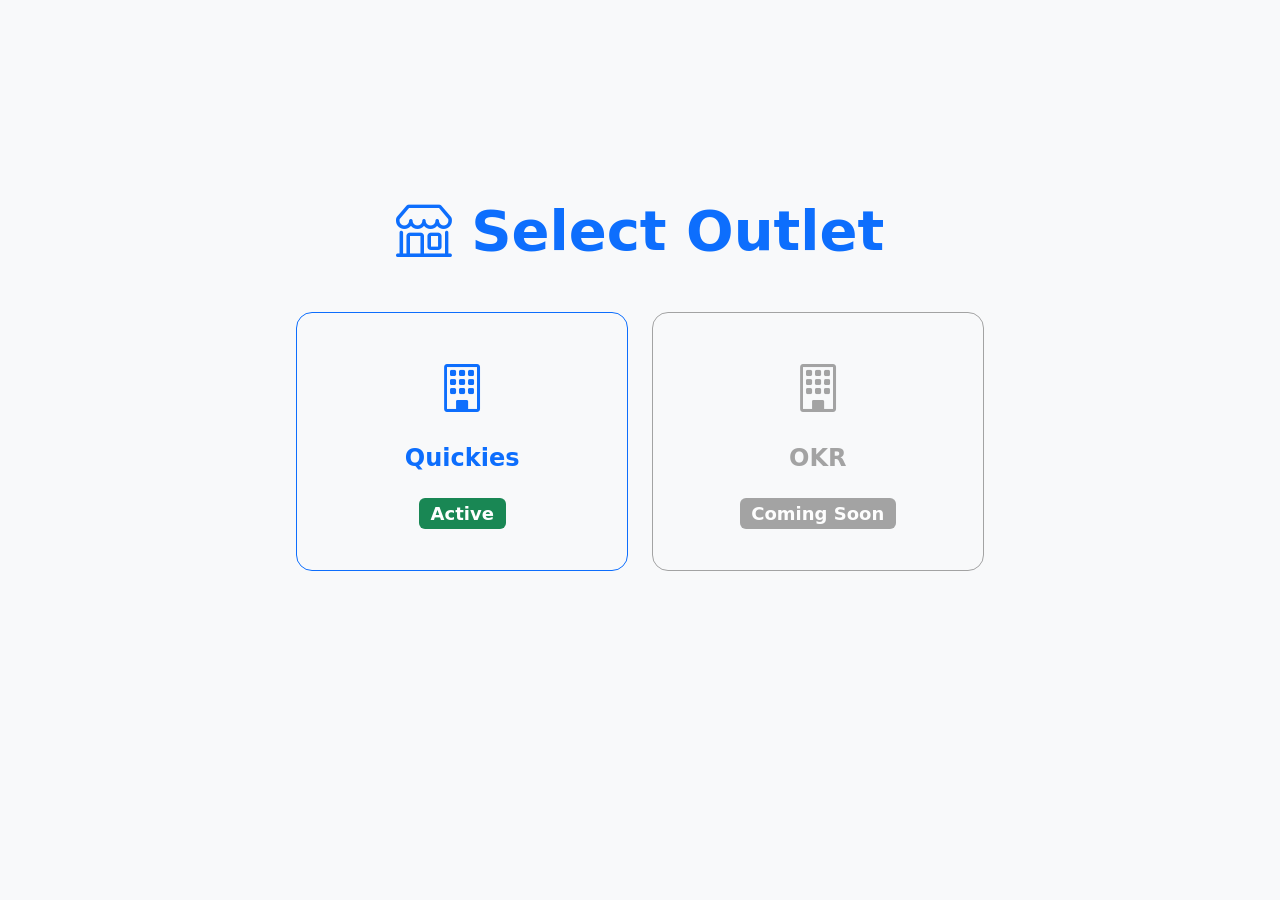
==== index.html @ 1569356a "SEO and icons" ====
<!DOCTYPE html>
<html lang="en">

<head>
    <meta charset="UTF-8">
    <meta name="viewport" content="width=device-width, initial-scale=1.0">

    <!-- SEO Meta Tags -->
    <title>QUICKIES POS</title>
    <meta name="description" content="QUICKIES POS - Efficient Point of Sale system for seamless café management.">
    <meta name="keywords" content="POS, Quickies, Café POS, Point of Sale, Restaurant Management">
    <meta name="author" content="QUICKIES">

    <!-- Open Graph / Social Meta Tags -->
    <meta property="og:type" content="website">
    <meta property="og:title" content="QUICKIES POS">
    <meta property="og:description"
        content="QUICKIES POS - Efficient Point of Sale system. Contact: +91-9106804063 | Email: pallavsnehil@gmail.com">
    <meta property="og:image" content="logo.jpeg">
    <meta property="og:site_name" content="QUICKIES POS">
    <meta property="og:phone_number" content="+91-9106804063">
    <meta property="og:email" content="pallavsnehil@gmail.com">

    <!-- Twitter Card Meta Tags -->
    <meta name="twitter:card" content="summary_large_image">
    <meta name="twitter:title" content="QUICKIES POS">
    <meta name="twitter:description" content="QUICKIES POS - Efficient Point of Sale system. Contact: +91-9106804063">
    <meta name="twitter:image" content="logo.jpeg">

    <!-- Favicon & Icons -->
    <link rel="apple-touch-icon" sizes="180x180" href="favicon_io/apple-touch-icon.png">
    <link rel="icon" type="image/png" sizes="32x32" href="favicon_io/favicon-32x32.png">
    <link rel="icon" type="image/png" sizes="16x16" href="favicon_io/favicon-16x16.png">
    <link rel="manifest" href="favicon_io/site.webmanifest">
    <link rel="shortcut icon" href="favicon_io/favicon.ico">

    <!-- Schema.org / Local Business / GMB tags -->
    <script type="application/ld+json">
    {
      "@context": "https://schema.org",
      "@type": "LocalBusiness",
      "name": "QUICKIES POS",
      "image": "logo.jpeg",
      "telephone": "+91-9106804063",
      "email": "pallavsnehil@gmail.com",
      "url": "https://quickies.pos"
    }
    </script>

    <!-- Bootstrap CSS -->
    <link href="https://cdn.jsdelivr.net/npm/bootstrap@5.3.2/dist/css/bootstrap.min.css" rel="stylesheet">
    <link rel="stylesheet" href="https://cdn.jsdelivr.net/npm/bootstrap-icons@1.11.1/font/bootstrap-icons.css">
    <link href="css/style.css" rel="stylesheet">
</head>

<body class="bg-light">
    <!-- Navbar -->
    <nav class="navbar navbar-expand-lg navbar-dark bg-primary d-none" id="main-nav">
        <div class="container-fluid">
            <span class="navbar-brand mb-0 h1" id="nav-brand"><i class="bi bi-shop"></i> QUICKIES POS</span>
            <div class="d-flex align-items-center text-white flex-wrap justify-content-end gap-2 mt-2 mt-lg-0">
                <span id="nav-outlet-name" class="badge bg-light text-primary fs-6"></span>
                <span id="nav-clock" class="d-none d-sm-inline"></span>
                <button class="btn btn-sm btn-danger" id="btn-reset-data"><i class="bi bi-trash"></i> Reset
                    Default</button>
                <button class="btn btn-sm btn-outline-light" id="btn-change-outlet">Change Outlet</button>
            </div>
        </div>
    </nav>

    <!-- App Container -->
    <div id="app-container" class="container-fluid mt-4">
        <!-- Dynamic content will be injected here -->
    </div>

    <!-- Bootstrap JS Bundle with Popper -->
    <script src="https://cdn.jsdelivr.net/npm/bootstrap@5.3.2/dist/js/bootstrap.bundle.min.js"></script>
    <!-- App Scripts -->
    <script src="js/models/PosModel.js"></script>
    <script src="js/views/PosView.js"></script>
    <script src="js/controllers/PosController.js"></script>
    <script src="js/app.js"></script>
</body>

</html>
---- css/style.css ----
/* Custom POS Styles */
body {
    background-color: #f4f6f9;
}

.btn-large {
    padding: 40px 20px;
    font-size: 1.5rem;
    border-radius: 16px;
    font-weight: bold;
    display: flex;
    flex-direction: column;
    align-items: center;
    gap: 15px;
}

.btn-large i {
    font-size: 3rem;
}

.menu-item-card {
    cursor: pointer;
    transition: all 0.2s ease-in-out;
    border: 2px solid transparent;
    border-radius: 12px;
    height: 100%;
}

.menu-item-card:hover {
    transform: translateY(-5px);
    box-shadow: 0 4px 15px rgba(0, 0, 0, 0.1);
}

.menu-item-card.selected {
    background-color: #e8f5e9;
    border-color: #4caf50;
}

.disabled-outlet {
    opacity: 0.5;
    pointer-events: none;
    filter: grayscale(100%);
}

.qty-btn {
    width: 32px;
    height: 32px;
    padding: 0;
    display: flex;
    align-items: center;
    justify-content: center;
    border-radius: 50%;
}

.cart-panel {
    background-color: #ffffff;
    border-left: 1px solid #dee2e6;
    height: calc(100vh - 75px);
    position: sticky;
    top: 75px;
    display: flex;
    flex-direction: column;
    box-shadow: -2px 0 10px rgba(0, 0, 0, 0.05);
}

.cart-items-container {
    flex-grow: 1;
    overflow-y: auto;
    padding: 15px;
}

.cart-footer {
    padding: 20px;
    background-color: #f8f9fa;
    border-top: 1px solid #e9ecef;
}

.order-item-list {
    border-bottom: 1px dashed #ccc;
    padding-bottom: 10px;
    margin-bottom: 10px;
}

.nav-tabs .nav-link {
    font-weight: 500;
    color: #495057;
}

.nav-tabs .nav-link.active {
    font-weight: 700;
    color: #0d6efd;
}

.report-card {
    border-radius: 12px;
    border-left: 5px solid #0d6efd;
    box-shadow: 0 2px 8px rgba(0, 0, 0, 0.05);
}

.cash-drawer-btn {
    background-color: #6f42c1;
    color: white;
}

.cash-drawer-btn:hover {
    background-color: #59359a;
    color: white;
}

/* Responsive Styles */
@media (max-width: 991.98px) {
    .btn-large {
        padding: 25px 15px;
        font-size: 1.25rem;
    }

    .btn-large i {
        font-size: 2.25rem;
    }
}

@media (max-width: 767.98px) {
    .cart-panel {
        height: auto;
        position: static;
        border-left: none;
        border-top: 1px solid #dee2e6;
        margin-top: 20px;
        box-shadow: 0 -2px 10px rgba(0, 0, 0, 0.05);
    }

    .cart-items-container {
        max-height: 50vh;
    }

    .btn-large {
        padding: 20px 10px;
        font-size: 1.1rem;
        gap: 10px;
    }

    .btn-large i {
        font-size: 2rem;
    }

    .nav-tabs {
        flex-wrap: nowrap;
        overflow-x: auto;
        overflow-y: hidden;
        white-space: nowrap;
        padding-bottom: 5px;
    }
}

@media (max-width: 575.98px) {
    .btn-large {
        padding: 15px 10px;
        font-size: 1rem;
        border-radius: 12px;
    }

    .btn-large i {
        font-size: 1.75rem;
    }

    .menu-item-card {
        margin-bottom: 10px;
    }

    #app-container {
        padding-left: 10px;
        padding-right: 10px;
        margin-top: 1rem !important;
    }

    .report-card {
        margin-bottom: 15px;
    }

    #nav-outlet-name {
        display: none !important;
    }
}
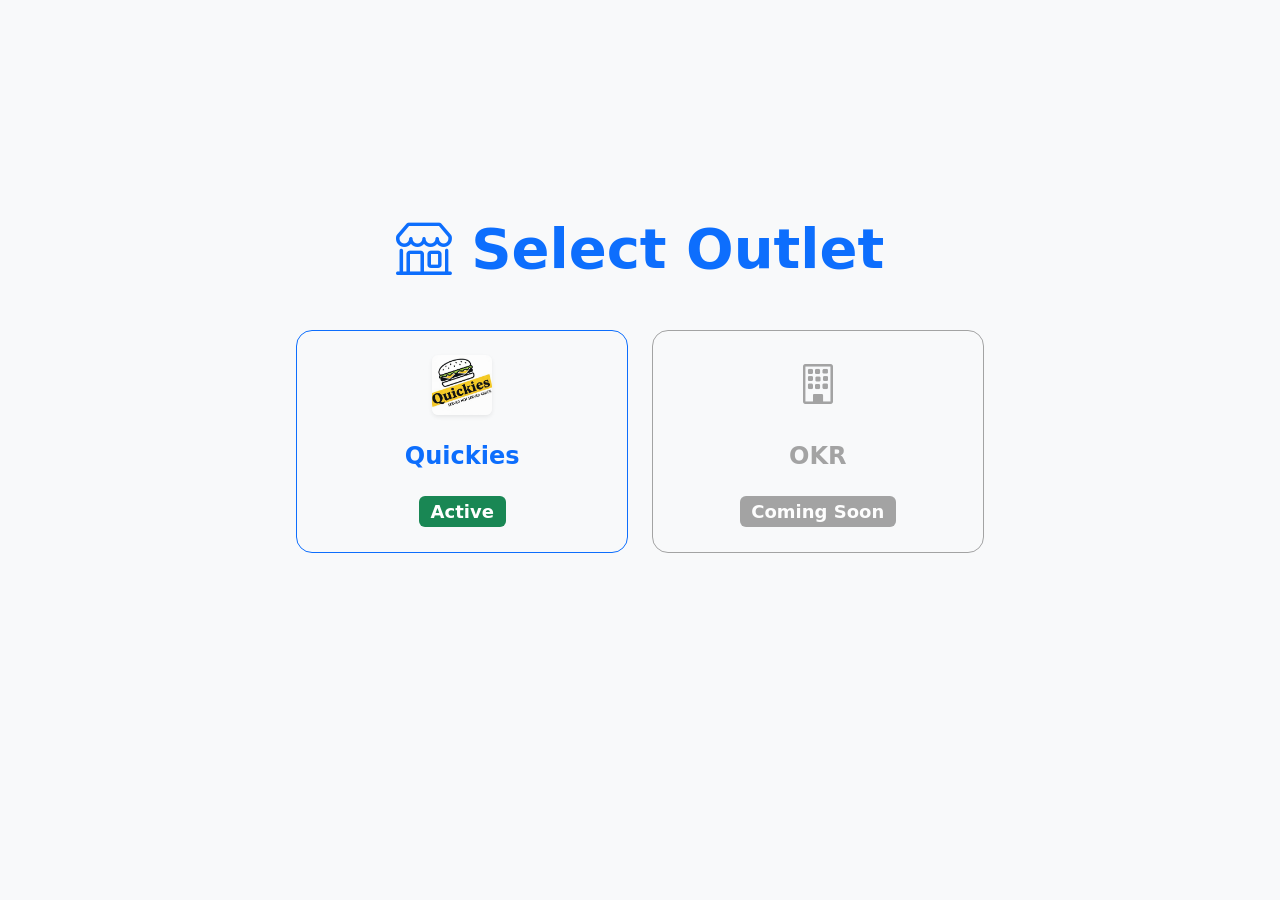
==== commit 4143b8ec: "Implement Save Order feature and enhance POS printing" ====
--- a/index.html
+++ b/index.html
@@ -73,6 +73,9 @@
         <!-- Dynamic content will be injected here -->
     </div>
 
+    <!-- Print Section (Hidden by default, visible during printing) -->
+    <div id="print-section"></div>
+
     <!-- Bootstrap JS Bundle with Popper -->
     <script src="https://cdn.jsdelivr.net/npm/bootstrap@5.3.2/dist/js/bootstrap.bundle.min.js"></script>
     <!-- App Scripts -->
--- a/css/style.css
+++ b/css/style.css
@@ -107,6 +107,20 @@
     color: white;
 }
 
+.saved-order-card {
+    transition: all 0.3s ease;
+    border-radius: 16px;
+}
+
+.saved-order-card:hover {
+    transform: translateY(-8px);
+    box-shadow: 0 10px 20px rgba(0,0,0,0.1) !important;
+}
+
+.saved-order-card .card-body {
+    padding: 1.5rem;
+}
+
 /* Responsive Styles */
 @media (max-width: 991.98px) {
     .btn-large {
@@ -180,4 +194,90 @@
     #nav-outlet-name {
         display: none !important;
     }
+}
+
+#print-section {
+    display: none;
+}
+
+/* Print Styles for Thermal Receipts */
+@media print {
+    * {
+        color: #000 !important;
+        text-shadow: none !important;
+        background: transparent !important;
+        box-shadow: none !important;
+    }
+
+    body {
+        background-color: white !important;
+        margin: 0;
+        padding: 0;
+    }
+
+    img {
+        filter: grayscale(100%) contrast(500%) !important;
+    }
+
+
+    #main-nav, #app-container, .modal {
+        display: none !important;
+    }
+
+    #print-section {
+        display: block !important;
+        width: 80mm; /* Standard Thermal Paper Width */
+        margin: 0;
+        padding: 2mm;
+        font-family: 'Courier New', Courier, monospace;
+        font-size: 12px;
+        line-height: 1.2;
+    }
+
+    .print-header {
+        text-align: center;
+        margin-bottom: 5mm;
+    }
+
+    .print-title {
+        font-weight: bold;
+        font-size: 16px;
+        margin-bottom: 2mm;
+    }
+
+    .print-divider {
+        border-top: 1.5px solid black !important;
+        margin: 2mm 0;
+    }
+
+    .print-table {
+        width: 100%;
+        border-collapse: collapse;
+        color: black !important;
+    }
+
+    .print-table th, .print-table td {
+        text-align: left;
+        padding: 1mm 0;
+    }
+
+    .print-text-right {
+        text-align: right !important;
+    }
+
+    .print-text-center {
+        text-align: center !important;
+    }
+
+    .print-bold {
+        font-weight: bold;
+    }
+
+    .print-bold {
+        font-weight: 900 !important;
+    }
+
+    .page-break {
+        page-break-after: always;
+    }
 }
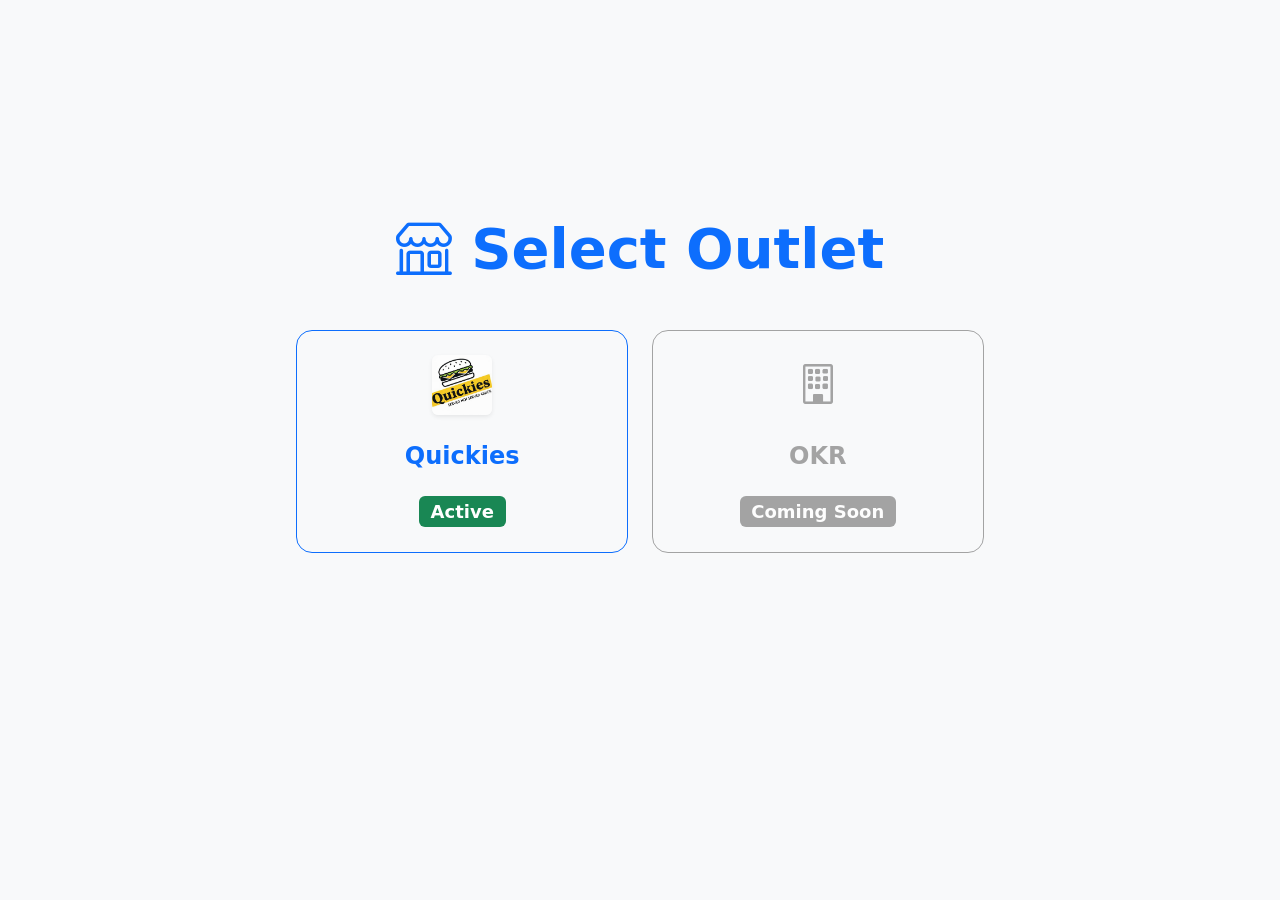
==== commit 27bbfd36: "Initial local commit before merge" ====
--- a/index.html
+++ b/index.html
@@ -73,9 +73,6 @@
         <!-- Dynamic content will be injected here -->
     </div>
 
-    <!-- Print Section (Hidden by default, visible during printing) -->
-    <div id="print-section"></div>
-
     <!-- Bootstrap JS Bundle with Popper -->
     <script src="https://cdn.jsdelivr.net/npm/bootstrap@5.3.2/dist/js/bootstrap.bundle.min.js"></script>
     <!-- App Scripts -->
--- a/css/style.css
+++ b/css/style.css
@@ -107,20 +107,6 @@
     color: white;
 }
 
-.saved-order-card {
-    transition: all 0.3s ease;
-    border-radius: 16px;
-}
-
-.saved-order-card:hover {
-    transform: translateY(-8px);
-    box-shadow: 0 10px 20px rgba(0,0,0,0.1) !important;
-}
-
-.saved-order-card .card-body {
-    padding: 1.5rem;
-}
-
 /* Responsive Styles */
 @media (max-width: 991.98px) {
     .btn-large {
@@ -194,90 +180,4 @@
     #nav-outlet-name {
         display: none !important;
     }
-}
-
-#print-section {
-    display: none;
-}
-
-/* Print Styles for Thermal Receipts */
-@media print {
-    * {
-        color: #000 !important;
-        text-shadow: none !important;
-        background: transparent !important;
-        box-shadow: none !important;
-    }
-
-    body {
-        background-color: white !important;
-        margin: 0;
-        padding: 0;
-    }
-
-    img {
-        filter: grayscale(100%) contrast(500%) !important;
-    }
-
-
-    #main-nav, #app-container, .modal {
-        display: none !important;
-    }
-
-    #print-section {
-        display: block !important;
-        width: 80mm; /* Standard Thermal Paper Width */
-        margin: 0;
-        padding: 2mm;
-        font-family: 'Courier New', Courier, monospace;
-        font-size: 12px;
-        line-height: 1.2;
-    }
-
-    .print-header {
-        text-align: center;
-        margin-bottom: 5mm;
-    }
-
-    .print-title {
-        font-weight: bold;
-        font-size: 16px;
-        margin-bottom: 2mm;
-    }
-
-    .print-divider {
-        border-top: 1.5px solid black !important;
-        margin: 2mm 0;
-    }
-
-    .print-table {
-        width: 100%;
-        border-collapse: collapse;
-        color: black !important;
-    }
-
-    .print-table th, .print-table td {
-        text-align: left;
-        padding: 1mm 0;
-    }
-
-    .print-text-right {
-        text-align: right !important;
-    }
-
-    .print-text-center {
-        text-align: center !important;
-    }
-
-    .print-bold {
-        font-weight: bold;
-    }
-
-    .print-bold {
-        font-weight: 900 !important;
-    }
-
-    .page-break {
-        page-break-after: always;
-    }
 }
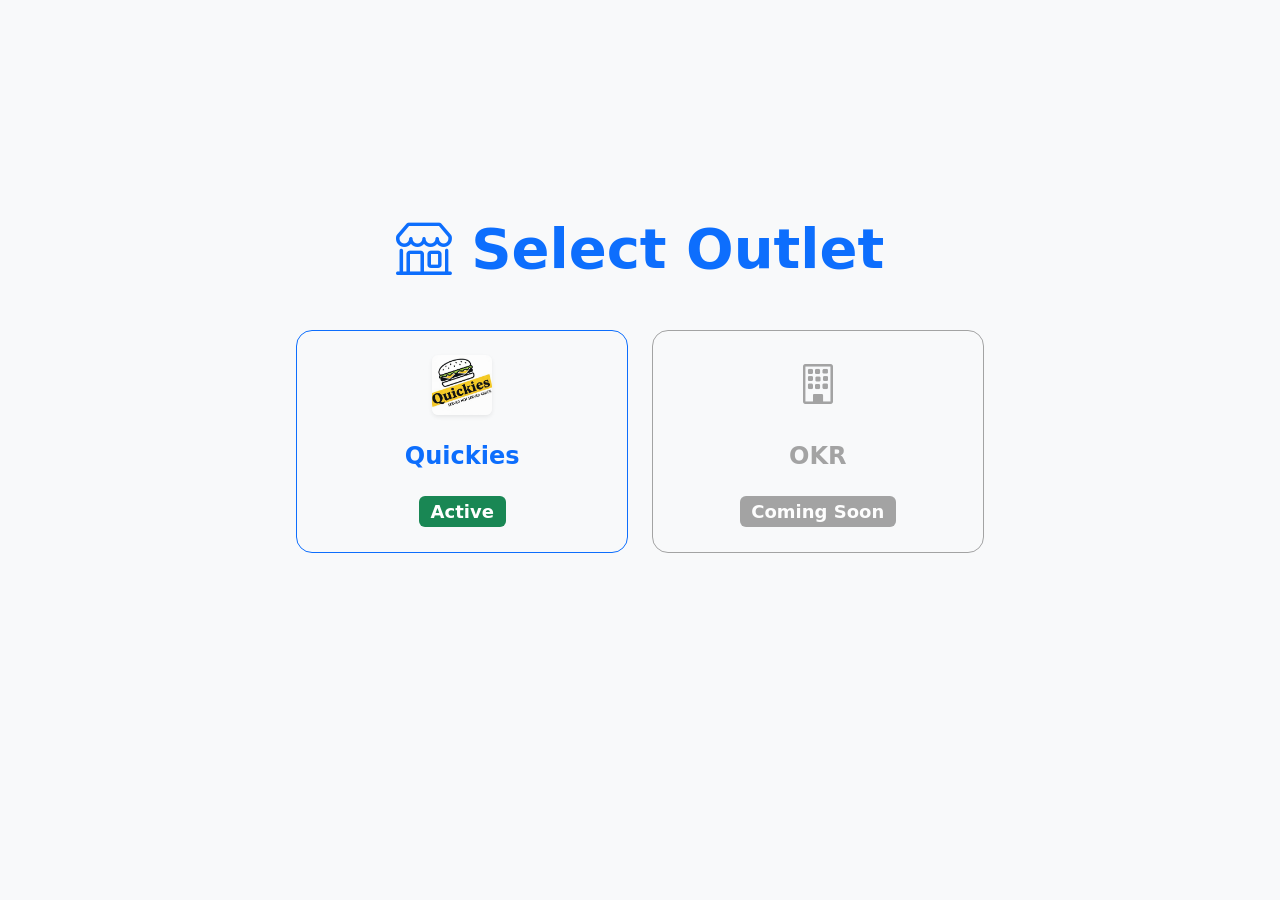
==== commit 296b1ae8: "Merge branch 'main' of https://github.com/snehil1309/POS" ====
--- a/index.html
+++ b/index.html
@@ -73,6 +73,9 @@
         <!-- Dynamic content will be injected here -->
     </div>
 
+    <!-- Print Section (Hidden by default, visible during printing) -->
+    <div id="print-section"></div>
+
     <!-- Bootstrap JS Bundle with Popper -->
     <script src="https://cdn.jsdelivr.net/npm/bootstrap@5.3.2/dist/js/bootstrap.bundle.min.js"></script>
     <!-- App Scripts -->
--- a/css/style.css
+++ b/css/style.css
@@ -107,6 +107,20 @@
     color: white;
 }
 
+.saved-order-card {
+    transition: all 0.3s ease;
+    border-radius: 16px;
+}
+
+.saved-order-card:hover {
+    transform: translateY(-8px);
+    box-shadow: 0 10px 20px rgba(0,0,0,0.1) !important;
+}
+
+.saved-order-card .card-body {
+    padding: 1.5rem;
+}
+
 /* Responsive Styles */
 @media (max-width: 991.98px) {
     .btn-large {
@@ -180,4 +194,90 @@
     #nav-outlet-name {
         display: none !important;
     }
+}
+
+#print-section {
+    display: none;
+}
+
+/* Print Styles for Thermal Receipts */
+@media print {
+    * {
+        color: #000 !important;
+        text-shadow: none !important;
+        background: transparent !important;
+        box-shadow: none !important;
+    }
+
+    body {
+        background-color: white !important;
+        margin: 0;
+        padding: 0;
+    }
+
+    img {
+        filter: grayscale(100%) contrast(500%) !important;
+    }
+
+
+    #main-nav, #app-container, .modal {
+        display: none !important;
+    }
+
+    #print-section {
+        display: block !important;
+        width: 80mm; /* Standard Thermal Paper Width */
+        margin: 0;
+        padding: 2mm;
+        font-family: 'Courier New', Courier, monospace;
+        font-size: 12px;
+        line-height: 1.2;
+    }
+
+    .print-header {
+        text-align: center;
+        margin-bottom: 5mm;
+    }
+
+    .print-title {
+        font-weight: bold;
+        font-size: 16px;
+        margin-bottom: 2mm;
+    }
+
+    .print-divider {
+        border-top: 1.5px solid black !important;
+        margin: 2mm 0;
+    }
+
+    .print-table {
+        width: 100%;
+        border-collapse: collapse;
+        color: black !important;
+    }
+
+    .print-table th, .print-table td {
+        text-align: left;
+        padding: 1mm 0;
+    }
+
+    .print-text-right {
+        text-align: right !important;
+    }
+
+    .print-text-center {
+        text-align: center !important;
+    }
+
+    .print-bold {
+        font-weight: bold;
+    }
+
+    .print-bold {
+        font-weight: 900 !important;
+    }
+
+    .page-break {
+        page-break-after: always;
+    }
 }
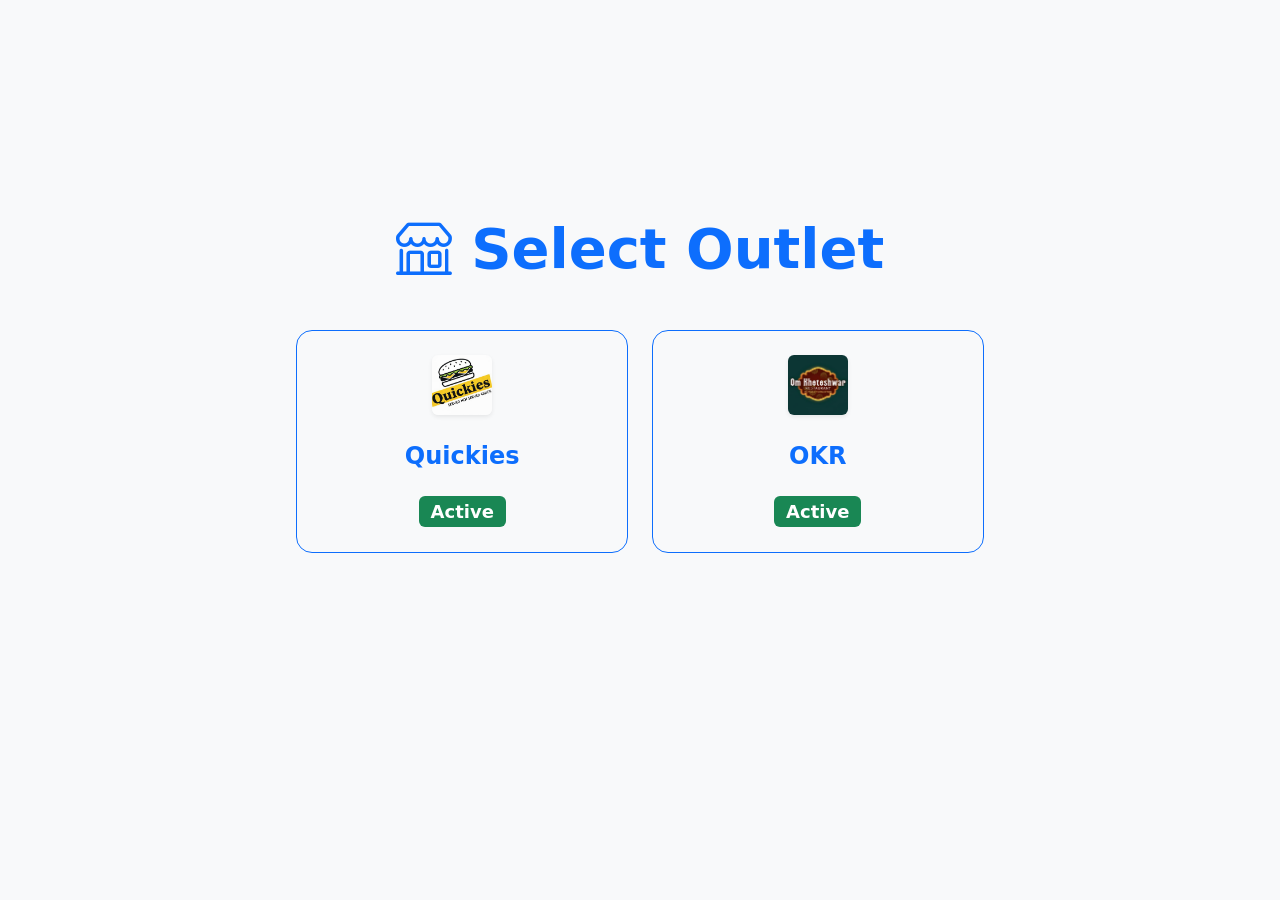
==== commit ee97c8d0: "Add Om Kheteshwar Restaurant, updated menus, and added password protection" ====
--- a/index.html
+++ b/index.html
@@ -73,6 +73,24 @@
         <!-- Dynamic content will be injected here -->
     </div>
 
+    <!-- Password Modal -->
+    <div class="modal fade" id="passwordModal" tabindex="-1">
+        <div class="modal-dialog modal-dialog-centered modal-sm">
+            <div class="modal-content">
+                <div class="modal-header">
+                    <h5 class="modal-title">Enter Password</h5>
+                    <button type="button" class="btn-close" data-bs-dismiss="modal"></button>
+                </div>
+                <div class="modal-body">
+                    <input type="password" id="admin-password" class="form-control" placeholder="Password">
+                </div>
+                <div class="modal-footer">
+                    <button type="button" class="btn btn-primary w-100" id="btn-submit-password">Access Report</button>
+                </div>
+            </div>
+        </div>
+    </div>
+
     <!-- Print Section (Hidden by default, visible during printing) -->
     <div id="print-section"></div>
 
--- a/css/style.css
+++ b/css/style.css
@@ -107,17 +107,17 @@
     color: white;
 }
 
-.saved-order-card {
+.saved-order-card, .placed-order-card {
     transition: all 0.3s ease;
     border-radius: 16px;
 }
 
-.saved-order-card:hover {
+.saved-order-card:hover, .placed-order-card:hover {
     transform: translateY(-8px);
     box-shadow: 0 10px 20px rgba(0,0,0,0.1) !important;
 }
 
-.saved-order-card .card-body {
+.saved-order-card .card-body, .placed-order-card .card-body {
     padding: 1.5rem;
 }
 
